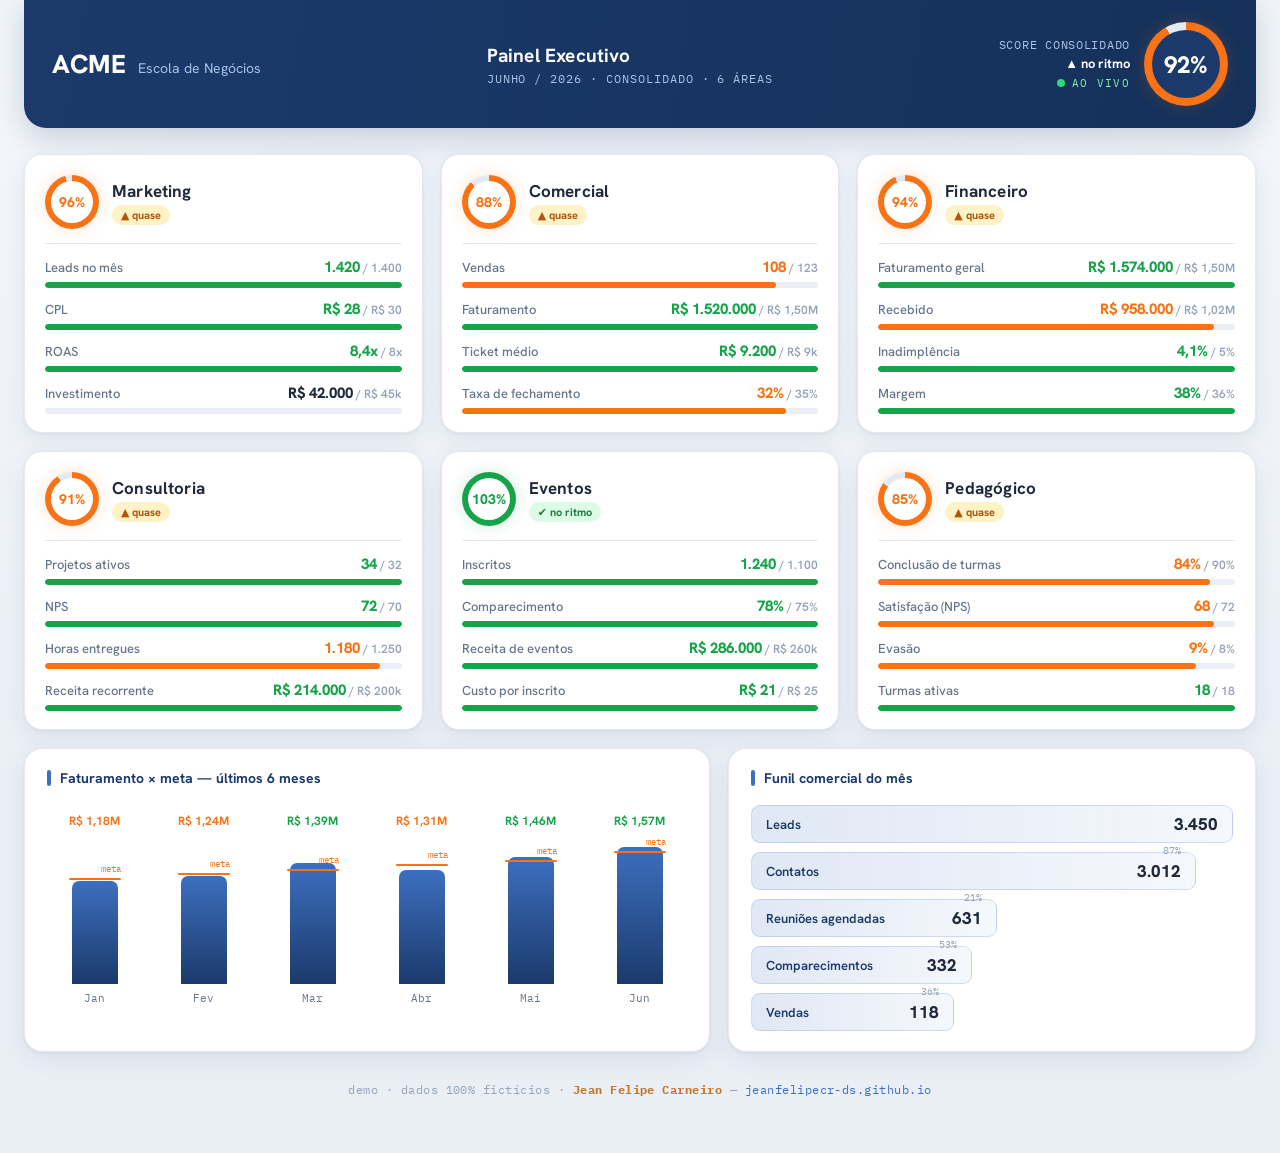
==== demos/executive-dashboard/index.html @ 0c50093e "Add live Executive BI Dashboard demo (synthetic) + link from work card - demos/executive-dashboard/:" ====
<!DOCTYPE html>
<html lang="pt-BR">
<head>
<meta charset="UTF-8">
<meta name="viewport" content="width=device-width, initial-scale=1.0">
<title>ACME • Painel Executivo — Demo</title>
<meta name="description" content="Painel executivo de BI — demo com dados 100% fictícios. Jean Felipe Carneiro.">
<link rel="preconnect" href="https://fonts.googleapis.com">
<link rel="preconnect" href="https://fonts.gstatic.com" crossorigin>
<link href="https://fonts.googleapis.com/css2?family=Hanken+Grotesk:wght@400;500;600;700;800&family=IBM+Plex+Mono:wght@400;500&display=swap" rel="stylesheet">
<style>
  :root{
    --navy:#1B3A6B; --navy2:#15315A; --navy-lt:#3D6FBF;
    --bg:#EAEFF6; --bg2:#F4F7FB; --surface:#FFFFFF;
    --line:#E2E8F0; --text:#1E293B; --muted:#64748B; --dim:#94A3B8;
    --green:#16A34A; --orange:#F97316; --red:#EF4444; --gray:#94A3B8;
    --track:#EAEFF6; --ring-track:#E5EAF2;
    --gold:#E0A100; --silver:#9AA7BC; --bronze:#C2772F;
    --shadow:0 1px 3px rgba(20,40,80,.06),0 8px 26px rgba(20,40,80,.07);
    --radius:18px; --mono:'IBM Plex Mono',monospace;
    --bg-green:#DCFCE7; --bg-orange:#FEF3C7; --bg-red:#FEE2E2; --bg-gray:#F1F5F9;
    --tx-green:#15803D; --tx-orange:#B45309; --tx-red:#DC2626; --tx-gray:#64748B;
  }
  *{box-sizing:border-box;margin:0;padding:0}
  body{background:radial-gradient(120vw 80vh at 50% -20vh,rgba(61,111,191,.10),transparent 60%),linear-gradient(180deg,var(--bg2),var(--bg) 70%);
    color:var(--text);font-family:'Hanken Grotesk',system-ui,sans-serif;-webkit-font-smoothing:antialiased;min-height:100vh}
  .wrap{max-width:1280px;margin:0 auto;padding:0 24px 56px}
  /* header */
  header{display:flex;align-items:center;justify-content:space-between;gap:20px;flex-wrap:wrap;
    background:linear-gradient(100deg,var(--navy),var(--navy2));color:#fff;border-radius:0 0 22px 22px;
    padding:22px 28px;box-shadow:0 10px 30px rgba(20,40,80,.18);margin-bottom:26px}
  .brand{display:flex;align-items:baseline;gap:12px}
  .brand b{font-size:26px;font-weight:800;letter-spacing:.02em}
  .brand span{font-size:14px;color:#AAC2E8}
  .htitle{display:flex;flex-direction:column;gap:3px}
  .htitle h1{font-size:19px;font-weight:700;letter-spacing:.01em}
  .htitle .sub{font-family:var(--mono);font-size:12px;color:#AAC2E8;letter-spacing:.08em;text-transform:uppercase}
  .hscore{display:flex;align-items:center;gap:14px}
  .hscore .lbl{text-align:right;font-size:12px;color:#AAC2E8;font-family:var(--mono);letter-spacing:.06em;text-transform:uppercase;line-height:1.5}
  .hscore .lbl b{display:block;color:#fff;font-family:'Hanken Grotesk';font-size:13px;letter-spacing:0;text-transform:none}
  .bigring{width:84px;height:84px;border-radius:50%;display:grid;place-items:center;flex:none}
  .bigring .in{width:68px;height:68px;border-radius:50%;background:var(--navy);display:grid;place-items:center;
    font-size:24px;font-weight:800;color:#fff}
  .live{display:inline-flex;align-items:center;gap:7px;font-family:var(--mono);font-size:11px;letter-spacing:.12em;color:#84F0AE}
  .live i{width:8px;height:8px;border-radius:50%;background:#2FD673;box-shadow:0 0 0 0 rgba(47,214,115,.6);animation:pulse 1.8s infinite}
  @keyframes pulse{0%{box-shadow:0 0 0 0 rgba(47,214,115,.5)}70%{box-shadow:0 0 0 9px rgba(47,214,115,0)}100%{box-shadow:0 0 0 0 rgba(47,214,115,0)}}
  /* area grid */
  .grid{display:grid;grid-template-columns:repeat(3,1fr);gap:18px}
  @media(max-width:980px){.grid{grid-template-columns:repeat(2,1fr)}}
  @media(max-width:640px){.grid{grid-template-columns:1fr}}
  .card{background:var(--surface);border:1px solid var(--line);border-radius:var(--radius);box-shadow:var(--shadow);
    padding:20px 20px 18px;display:flex;flex-direction:column;gap:14px;transition:transform .2s,box-shadow .2s}
  .card:hover{transform:translateY(-3px);box-shadow:0 6px 14px rgba(20,40,80,.10),0 18px 40px rgba(20,40,80,.10)}
  .card-h{display:flex;align-items:center;gap:13px}
  .ring{width:54px;height:54px;border-radius:50%;display:grid;place-items:center;flex:none}
  .ring .in{width:42px;height:42px;border-radius:50%;background:var(--surface);display:grid;place-items:center;
    font-size:14px;font-weight:800}
  .card-h .nm{flex:1;min-width:0}
  .card-h .nm .area{font-size:17px;font-weight:700;letter-spacing:.01em}
  .badge{display:inline-flex;align-items:center;gap:6px;font-size:11px;font-weight:700;padding:3px 9px;border-radius:99px;margin-top:3px}
  .badge-green{background:var(--bg-green);color:var(--tx-green)}.badge-orange{background:var(--bg-orange);color:var(--tx-orange)}
  .badge-red{background:var(--bg-red);color:var(--tx-red)}.badge-gray{background:var(--bg-gray);color:var(--tx-gray)}
  .kpis{display:flex;flex-direction:column;gap:11px;border-top:1px solid var(--line);padding-top:13px}
  .kpi .row1{display:flex;justify-content:space-between;align-items:baseline;gap:8px}
  .kpi .k{font-size:13px;color:var(--muted);font-weight:500}
  .kpi .v{font-size:15px;font-weight:800;font-variant-numeric:tabular-nums}
  .kpi .v small{font-size:12px;font-weight:600;color:var(--dim);margin-left:3px}
  .kpi .bar{height:6px;border-radius:99px;background:var(--track);margin-top:5px;overflow:hidden}
  .kpi .bar>i{display:block;height:100%;border-radius:99px}
  /* bottom row */
  .bottom{display:grid;grid-template-columns:1.3fr 1fr;gap:18px;margin-top:18px}
  @media(max-width:880px){.bottom{grid-template-columns:1fr}}
  .panel{background:var(--surface);border:1px solid var(--line);border-radius:var(--radius);box-shadow:var(--shadow);padding:20px 22px}
  .panel h3{font-size:14px;font-weight:700;color:var(--navy);margin-bottom:18px;display:flex;align-items:center;gap:9px}
  .panel h3::before{content:"";width:4px;height:16px;border-radius:99px;background:var(--navy-lt)}
  /* faturamento chart */
  .chart{display:flex;align-items:flex-end;gap:14px;height:200px;padding-top:8px}
  .col{flex:1;display:flex;flex-direction:column;align-items:center;gap:7px;height:100%;justify-content:flex-end}
  .bars{position:relative;width:100%;max-width:46px;height:100%;display:flex;align-items:flex-end;justify-content:center}
  .barr{width:100%;border-radius:7px 7px 0 0;background:linear-gradient(180deg,var(--navy-lt),var(--navy));position:relative}
  .metaline{position:absolute;left:-3px;right:-3px;height:2px;background:var(--orange);border-radius:2px}
  .metaline::after{content:"meta";position:absolute;right:0;top:-15px;font-size:9px;color:var(--orange);font-family:var(--mono)}
  .col .ml{font-family:var(--mono);font-size:11px;color:var(--muted)}
  .col .vv{font-size:12px;font-weight:700;font-variant-numeric:tabular-nums}
  /* funnel */
  .funnel{display:flex;flex-direction:column;gap:9px}
  .fb{position:relative;height:38px;border-radius:9px;display:flex;align-items:center;justify-content:space-between;
    padding:0 14px;background:linear-gradient(90deg,rgba(61,111,191,.16),rgba(61,111,191,.05));border:1px solid rgba(61,111,191,.2);color:var(--text)}
  .fb .fl{font-size:13px;font-weight:600;color:var(--navy)}
  .fb .fv{font-family:'Hanken Grotesk';font-size:17px;font-weight:800;font-variant-numeric:tabular-nums}
  .fb .conv{position:absolute;right:14px;top:-9px;font-size:10px;font-family:var(--mono);color:var(--dim)}
  footer{margin-top:30px;text-align:center;color:var(--dim);font-size:12px;font-family:var(--mono);letter-spacing:.04em}
  footer b{color:var(--bronze)}
  footer a{color:var(--navy-lt);text-decoration:none}
</style>
</head>
<body>
<div class="wrap">
  <header>
    <div class="brand"><b>ACME</b><span>Escola de Negócios</span></div>
    <div class="htitle">
      <h1>Painel Executivo</h1>
      <span class="sub" id="comp">— consolidado · 6 áreas</span>
    </div>
    <div class="hscore">
      <div class="lbl">Score consolidado<b id="live">▲ no ritmo</b><span class="live"><i></i>AO VIVO</span></div>
      <div class="bigring" id="bigring"><div class="in" id="bigpct">—</div></div>
    </div>
  </header>

  <div class="grid" id="areas"></div>

  <div class="bottom">
    <div class="panel">
      <h3>Faturamento × meta — últimos 6 meses</h3>
      <div class="chart" id="chart"></div>
    </div>
    <div class="panel">
      <h3>Funil comercial do mês</h3>
      <div class="funnel" id="funnel"></div>
    </div>
  </div>

  <footer>
    demo · dados 100% fictícios · <b>Jean Felipe Carneiro</b> — <a href="https://jeanfelipecr-ds.github.io" target="_blank" rel="noopener">jeanfelipecr-ds.github.io</a>
  </footer>
</div>

<script>
/* ===== DADOS 100% FICTÍCIOS (demo de portfólio) ===== */
const COMP = "Junho / 2026";
const CONSOL = 92;
const AREAS = [
  { name:"Marketing", score:96, kpis:[
    {k:"Leads no mês", v:1420, meta:1400, f:"int"},
    {k:"CPL", v:28, meta:30, f:"money", inv:true},
    {k:"ROAS", v:8.4, meta:8.0, f:"x"},
    {k:"Investimento", v:42000, meta:45000, f:"money", noStatus:true},
  ]},
  { name:"Comercial", score:88, kpis:[
    {k:"Vendas", v:108, meta:123, f:"int"},
    {k:"Faturamento", v:1520000, meta:1500000, f:"money"},
    {k:"Ticket médio", v:9200, meta:9000, f:"money"},
    {k:"Taxa de fechamento", v:32, meta:35, f:"pct"},
  ]},
  { name:"Financeiro", score:94, kpis:[
    {k:"Faturamento geral", v:1574000, meta:1500000, f:"money"},
    {k:"Recebido", v:958000, meta:1020000, f:"money"},
    {k:"Inadimplência", v:4.1, meta:5.0, f:"pct", inv:true},
    {k:"Margem", v:38, meta:36, f:"pct"},
  ]},
  { name:"Consultoria", score:91, kpis:[
    {k:"Projetos ativos", v:34, meta:32, f:"int"},
    {k:"NPS", v:72, meta:70, f:"int"},
    {k:"Horas entregues", v:1180, meta:1250, f:"int"},
    {k:"Receita recorrente", v:214000, meta:200000, f:"money"},
  ]},
  { name:"Eventos", score:103, kpis:[
    {k:"Inscritos", v:1240, meta:1100, f:"int"},
    {k:"Comparecimento", v:78, meta:75, f:"pct"},
    {k:"Receita de eventos", v:286000, meta:260000, f:"money"},
    {k:"Custo por inscrito", v:21, meta:25, f:"money", inv:true},
  ]},
  { name:"Pedagógico", score:85, kpis:[
    {k:"Conclusão de turmas", v:84, meta:90, f:"pct"},
    {k:"Satisfação (NPS)", v:68, meta:72, f:"int"},
    {k:"Evasão", v:9, meta:8, f:"pct", inv:true},
    {k:"Turmas ativas", v:18, meta:18, f:"int"},
  ]},
];
const FAT = [
  {m:"Jan", real:1180000, meta:1200000},{m:"Fev", real:1240000, meta:1250000},
  {m:"Mar", real:1390000, meta:1300000},{m:"Abr", real:1310000, meta:1350000},
  {m:"Mai", real:1455000, meta:1400000},{m:"Jun", real:1574000, meta:1500000},
];
const FUNNEL = [
  {k:"Leads", v:3450},{k:"Contatos", v:3012},{k:"Reuniões agendadas", v:631},
  {k:"Comparecimentos", v:332},{k:"Vendas", v:118},
];

/* ===== helpers ===== */
const fmtInt = v => Math.round(v).toLocaleString("pt-BR");
const fmtMoney = v => "R$ " + Math.round(v).toLocaleString("pt-BR");
const fmtK = v => v>=1000 ? "R$ "+(v/1e6>=1 ? (v/1e6).toFixed(2).replace(".",",")+"M" : Math.round(v/1000)+"k") : fmtMoney(v);
function fmtVal(k){
  if(k.f==="money") return fmtMoney(k.v);
  if(k.f==="pct") return k.v.toLocaleString("pt-BR")+"%";
  if(k.f==="x") return k.v.toLocaleString("pt-BR")+"x";
  return fmtInt(k.v);
}
function ratio(k){ return k.inv ? (k.v>0 ? k.meta/k.v : 0) : (k.meta>0 ? k.v/k.meta : null); }
function tone(r){ if(r==null) return "gray"; return r>=1 ? "green" : r>=0.8 ? "orange" : "red"; }
const COL = {green:"#16A34A",orange:"#F97316",red:"#EF4444",gray:"#94A3B8"};
function scoreTone(s){ return s>=100?"green":s>=80?"orange":"red"; }

function ringHTML(el, pct, big){
  const t = scoreTone(pct), col = COL[t];
  const fill = Math.min(pct,100);
  el.style.background = `conic-gradient(${col} ${fill}%, var(--ring-track) 0)`;
  el.style.boxShadow = `0 0 16px ${col}33`;
  const inner = el.querySelector(".in");
  inner.textContent = pct+"%";
  inner.style.color = col;
}

/* ===== render ===== */
document.getElementById("comp").textContent = COMP + " · consolidado · 6 áreas";
ringHTML(document.getElementById("bigring"), CONSOL, true);
document.getElementById("bigpct").style.color = "#fff";
document.getElementById("bigpct").textContent = CONSOL+"%";

const BADGE = {green:"✔ no ritmo", orange:"▲ quase", red:"▼ atenção", gray:"—"};
const areasEl = document.getElementById("areas");
AREAS.forEach(a=>{
  const t = scoreTone(a.score);
  const card = document.createElement("div"); card.className="card";
  const kpiHTML = a.kpis.map(k=>{
    const r = k.noStatus ? null : ratio(k);
    const tt = k.noStatus ? "gray" : tone(r);
    const fill = r==null ? 0 : Math.min(100, Math.round(r*100));
    const metaTxt = k.f==="money" ? fmtK(k.meta) : k.f==="pct" ? k.meta+"%" : k.f==="x" ? k.meta+"x" : fmtInt(k.meta);
    return `<div class="kpi">
      <div class="row1"><span class="k">${k.k}</span>
        <span class="v" style="color:${k.noStatus?'var(--text)':COL[tt]}">${fmtVal(k)}<small>/ ${metaTxt}</small></span></div>
      <div class="bar"><i style="width:${fill}%;background:${COL[tt]}"></i></div></div>`;
  }).join("");
  card.innerHTML = `
    <div class="card-h">
      <div class="ring" data-s="${a.score}"><div class="in"></div></div>
      <div class="nm"><div class="area">${a.name}</div>
        <span class="badge badge-${t}">${BADGE[t]}</span></div>
    </div>
    <div class="kpis">${kpiHTML}</div>`;
  areasEl.appendChild(card);
  ringHTML(card.querySelector(".ring"), a.score);
});

/* faturamento chart */
const maxFat = Math.max(...FAT.map(d=>Math.max(d.real,d.meta)))*1.08;
const chartEl = document.getElementById("chart");
FAT.forEach(d=>{
  const hReal = (d.real/maxFat*100), hMeta=(d.meta/maxFat*100);
  const t = d.real>=d.meta ? "green" : "orange";
  const col = document.createElement("div"); col.className="col";
  col.innerHTML = `
    <div class="vv" style="color:${COL[t]}">${fmtK(d.real)}</div>
    <div class="bars"><div class="barr" style="height:${hReal}%">
      <div class="metaline" style="bottom:${(hMeta/hReal*100)}%"></div></div></div>
    <div class="ml">${d.m}</div>`;
  chartEl.appendChild(col);
});

/* funil */
const maxF = FUNNEL[0].v;
const funnelEl = document.getElementById("funnel");
FUNNEL.forEach((d,i)=>{
  const w = 40 + (d.v/maxF)*60;
  const conv = i>0 ? `${Math.round(d.v/FUNNEL[i-1].v*100)}%` : "";
  const fb = document.createElement("div"); fb.className="fb"; fb.style.width=w+"%";
  fb.innerHTML = `<span class="fl">${d.k}</span><span class="fv">${fmtInt(d.v)}</span>${conv?`<span class="conv">${conv}</span>`:""}`;
  funnelEl.appendChild(fb);
});
</script>
</body>
</html>
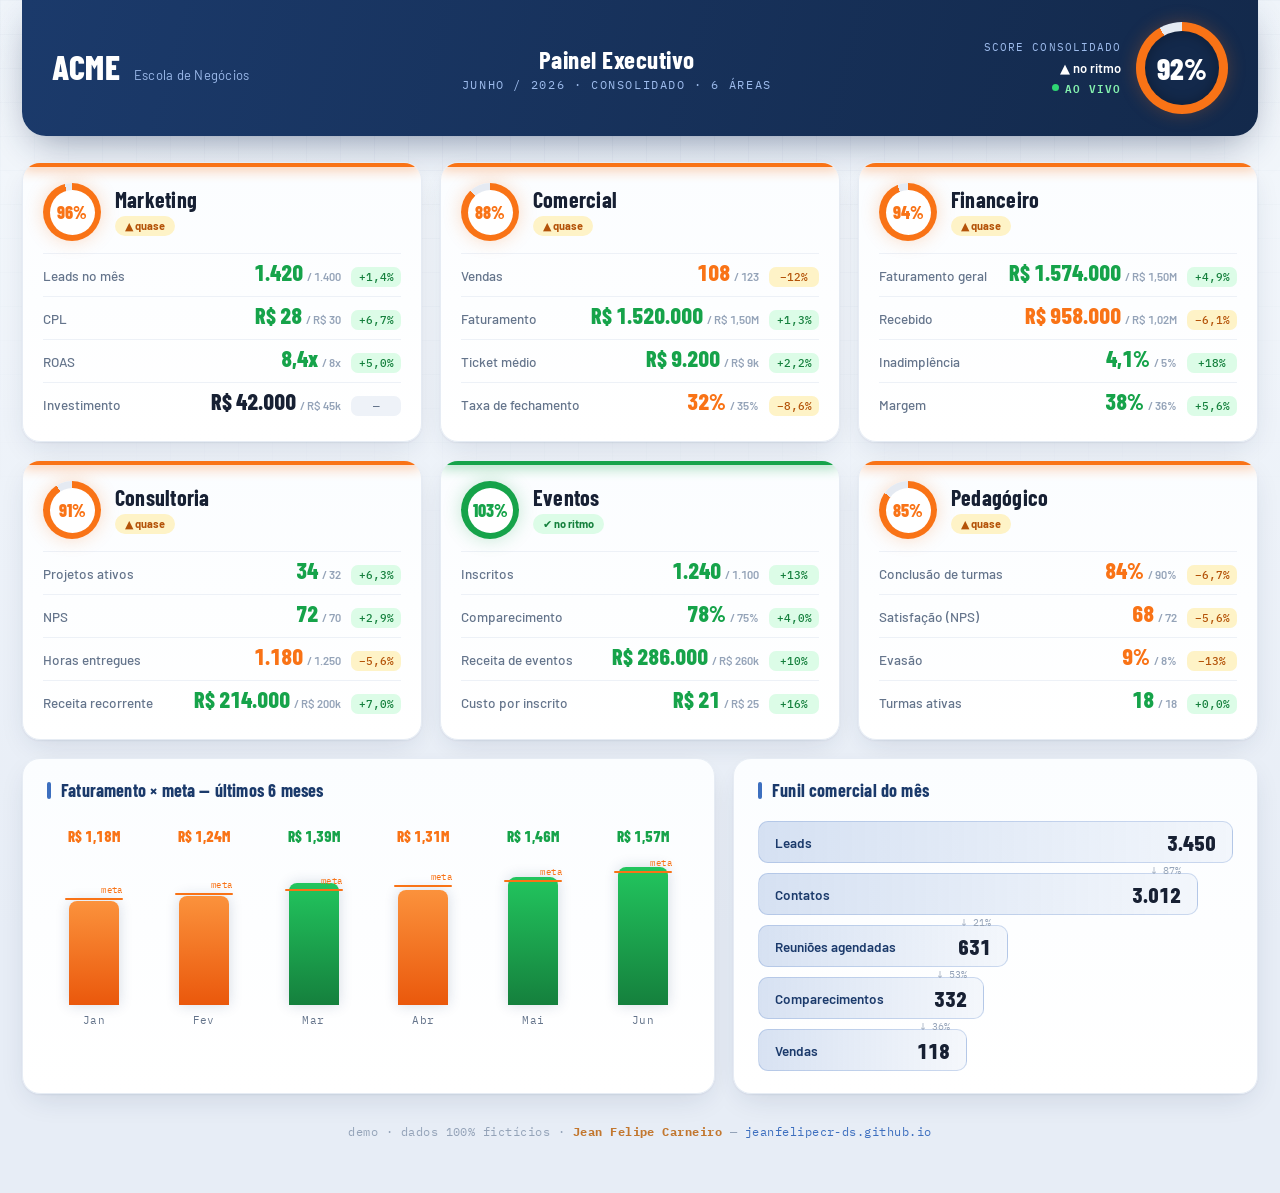
==== commit eaa63c24: "Polish Executive demo: status strips, score rings, delta chips, gradient charts Rebuild in the Kanba" ====
--- a/demos/executive-dashboard/index.html
+++ b/demos/executive-dashboard/index.html
@@ -7,103 +7,112 @@
 <meta name="description" content="Painel executivo de BI — demo com dados 100% fictícios. Jean Felipe Carneiro.">
 <link rel="preconnect" href="https://fonts.googleapis.com">
 <link rel="preconnect" href="https://fonts.gstatic.com" crossorigin>
-<link href="https://fonts.googleapis.com/css2?family=Hanken+Grotesk:wght@400;500;600;700;800&family=IBM+Plex+Mono:wght@400;500&display=swap" rel="stylesheet">
+<link href="https://fonts.googleapis.com/css2?family=Barlow:wght@400;500;600;700&family=Barlow+Condensed:wght@500;600;700;800&family=IBM+Plex+Mono:wght@400;500&display=swap" rel="stylesheet">
 <style>
   :root{
-    --navy:#1B3A6B; --navy2:#15315A; --navy-lt:#3D6FBF;
-    --bg:#EAEFF6; --bg2:#F4F7FB; --surface:#FFFFFF;
-    --line:#E2E8F0; --text:#1E293B; --muted:#64748B; --dim:#94A3B8;
+    --navy:#1B3A6B; --navy2:#13294B; --navy-lt:#3D6FBF;
+    --bg0:#E7EDF6; --bg1:#F4F8FC; --halo:rgba(61,111,191,.13);
+    --surface:#FFFFFF; --surface-lt:#FBFDFF;
+    --line:#E6ECF4; --line2:#EDF1F7;
+    --text:#172033; --muted:#64748B; --dim:#94A3B8;
     --green:#16A34A; --orange:#F97316; --red:#EF4444; --gray:#94A3B8;
-    --track:#EAEFF6; --ring-track:#E5EAF2;
+    --ring-track:#E5EAF2; --track:#EAEFF6;
     --gold:#E0A100; --silver:#9AA7BC; --bronze:#C2772F;
-    --shadow:0 1px 3px rgba(20,40,80,.06),0 8px 26px rgba(20,40,80,.07);
-    --radius:18px; --mono:'IBM Plex Mono',monospace;
-    --bg-green:#DCFCE7; --bg-orange:#FEF3C7; --bg-red:#FEE2E2; --bg-gray:#F1F5F9;
+    --bg-green:#DCFCE7; --bg-orange:#FEF3C7; --bg-red:#FEE2E2; --bg-gray:#EEF2F8;
     --tx-green:#15803D; --tx-orange:#B45309; --tx-red:#DC2626; --tx-gray:#64748B;
+    --shadow:0 1px 2px rgba(20,40,80,.06),0 10px 30px -8px rgba(20,40,80,.14);
+    --card:linear-gradient(180deg,var(--surface-lt),var(--surface));
+    --cond:'Barlow Condensed','Barlow',sans-serif; --font:'Barlow',system-ui,sans-serif;
+    --mono:'IBM Plex Mono',monospace; --radius:18px;
   }
   *{box-sizing:border-box;margin:0;padding:0}
-  body{background:radial-gradient(120vw 80vh at 50% -20vh,rgba(61,111,191,.10),transparent 60%),linear-gradient(180deg,var(--bg2),var(--bg) 70%);
-    color:var(--text);font-family:'Hanken Grotesk',system-ui,sans-serif;-webkit-font-smoothing:antialiased;min-height:100vh}
-  .wrap{max-width:1280px;margin:0 auto;padding:0 24px 56px}
-  /* header */
-  header{display:flex;align-items:center;justify-content:space-between;gap:20px;flex-wrap:wrap;
-    background:linear-gradient(100deg,var(--navy),var(--navy2));color:#fff;border-radius:0 0 22px 22px;
-    padding:22px 28px;box-shadow:0 10px 30px rgba(20,40,80,.18);margin-bottom:26px}
-  .brand{display:flex;align-items:baseline;gap:12px}
-  .brand b{font-size:26px;font-weight:800;letter-spacing:.02em}
-  .brand span{font-size:14px;color:#AAC2E8}
-  .htitle{display:flex;flex-direction:column;gap:3px}
-  .htitle h1{font-size:19px;font-weight:700;letter-spacing:.01em}
-  .htitle .sub{font-family:var(--mono);font-size:12px;color:#AAC2E8;letter-spacing:.08em;text-transform:uppercase}
-  .hscore{display:flex;align-items:center;gap:14px}
-  .hscore .lbl{text-align:right;font-size:12px;color:#AAC2E8;font-family:var(--mono);letter-spacing:.06em;text-transform:uppercase;line-height:1.5}
-  .hscore .lbl b{display:block;color:#fff;font-family:'Hanken Grotesk';font-size:13px;letter-spacing:0;text-transform:none}
-  .bigring{width:84px;height:84px;border-radius:50%;display:grid;place-items:center;flex:none}
-  .bigring .in{width:68px;height:68px;border-radius:50%;background:var(--navy);display:grid;place-items:center;
-    font-size:24px;font-weight:800;color:#fff}
-  .live{display:inline-flex;align-items:center;gap:7px;font-family:var(--mono);font-size:11px;letter-spacing:.12em;color:#84F0AE}
-  .live i{width:8px;height:8px;border-radius:50%;background:#2FD673;box-shadow:0 0 0 0 rgba(47,214,115,.6);animation:pulse 1.8s infinite}
-  @keyframes pulse{0%{box-shadow:0 0 0 0 rgba(47,214,115,.5)}70%{box-shadow:0 0 0 9px rgba(47,214,115,0)}100%{box-shadow:0 0 0 0 rgba(47,214,115,0)}}
-  /* area grid */
+  body{font-family:var(--font);color:var(--text);-webkit-font-smoothing:antialiased;min-height:100vh;
+    background:radial-gradient(120vw 80vh at 50% -22vh,var(--halo),transparent 60%),linear-gradient(180deg,var(--bg1),var(--bg0) 78%)}
+  body::before{content:"";position:fixed;inset:0;pointer-events:none;z-index:0;
+    background-image:linear-gradient(rgba(27,58,107,.04) 1px,transparent 1px),linear-gradient(90deg,rgba(27,58,107,.04) 1px,transparent 1px);
+    background-size:34px 34px;-webkit-mask-image:radial-gradient(120vw 90vh at 50% 0,#000,transparent 76%);mask-image:radial-gradient(120vw 90vh at 50% 0,#000,transparent 76%)}
+  .wrap{position:relative;z-index:1;max-width:1280px;margin:0 auto;padding:0 22px 54px}
+
+  /* ---------- header ---------- */
+  header{display:flex;align-items:center;justify-content:space-between;gap:22px;flex-wrap:wrap;
+    background:linear-gradient(105deg,var(--navy),var(--navy2));color:#fff;border-radius:0 0 24px 24px;
+    padding:22px 30px;box-shadow:0 14px 40px -12px rgba(20,40,80,.5);margin-bottom:26px}
+  .brand{display:flex;align-items:baseline;gap:13px}
+  .brand b{font-family:var(--cond);font-size:34px;font-weight:800;letter-spacing:.02em;line-height:.85}
+  .brand span{font-size:13px;color:#9DBBEC;letter-spacing:.02em}
+  .htitle{text-align:center;flex:1;min-width:200px}
+  .htitle h1{font-family:var(--cond);font-size:25px;font-weight:700;letter-spacing:.02em}
+  .htitle .sub{font-family:var(--mono);font-size:11.5px;color:#9DBBEC;letter-spacing:.14em;text-transform:uppercase;margin-top:3px}
+  .hscore{display:flex;align-items:center;gap:15px}
+  .hscore .lbl{text-align:right;font-family:var(--mono);font-size:10.5px;color:#9DBBEC;letter-spacing:.1em;text-transform:uppercase;line-height:1.7}
+  .hscore .lbl b{display:block;font-family:var(--font);font-size:13px;color:#fff;letter-spacing:0;text-transform:none;font-weight:600}
+  .live{display:inline-flex;align-items:center;gap:6px;color:#84F0AE;font-weight:600}
+  .live i{width:7px;height:7px;border-radius:50%;background:#2FD673;box-shadow:0 0 0 0 rgba(47,214,115,.6);animation:pulse 1.9s infinite}
+  @keyframes pulse{0%{box-shadow:0 0 0 0 rgba(47,214,115,.5)}70%{box-shadow:0 0 0 8px rgba(47,214,115,0)}100%{box-shadow:0 0 0 0 rgba(47,214,115,0)}}
+  .bigring{width:92px;height:92px;border-radius:50%;display:grid;place-items:center;flex:none}
+  .bigring .in{width:74px;height:74px;border-radius:50%;background:var(--navy2);display:grid;place-items:center;
+    font-family:var(--cond);font-size:30px;font-weight:800;color:#fff;box-shadow:inset 0 0 14px rgba(0,0,0,.3)}
+
+  /* ---------- area grid ---------- */
   .grid{display:grid;grid-template-columns:repeat(3,1fr);gap:18px}
   @media(max-width:980px){.grid{grid-template-columns:repeat(2,1fr)}}
   @media(max-width:640px){.grid{grid-template-columns:1fr}}
-  .card{background:var(--surface);border:1px solid var(--line);border-radius:var(--radius);box-shadow:var(--shadow);
-    padding:20px 20px 18px;display:flex;flex-direction:column;gap:14px;transition:transform .2s,box-shadow .2s}
-  .card:hover{transform:translateY(-3px);box-shadow:0 6px 14px rgba(20,40,80,.10),0 18px 40px rgba(20,40,80,.10)}
-  .card-h{display:flex;align-items:center;gap:13px}
-  .ring{width:54px;height:54px;border-radius:50%;display:grid;place-items:center;flex:none}
-  .ring .in{width:42px;height:42px;border-radius:50%;background:var(--surface);display:grid;place-items:center;
-    font-size:14px;font-weight:800}
+  .card{position:relative;background:var(--card);border:1px solid var(--line);border-radius:var(--radius);
+    box-shadow:var(--shadow);padding:20px 20px 16px;overflow:hidden;transition:transform .22s,box-shadow .22s}
+  .card::before{content:"";position:absolute;top:0;left:0;right:0;height:4px;background:var(--c,var(--navy-lt));box-shadow:0 0 14px var(--c,var(--navy-lt))}
+  .card:hover{transform:translateY(-3px);box-shadow:0 6px 14px rgba(20,40,80,.1),0 22px 46px -16px rgba(20,40,80,.22)}
+  .card-h{display:flex;align-items:center;gap:14px;margin-bottom:6px}
+  .ring{width:58px;height:58px;border-radius:50%;display:grid;place-items:center;flex:none}
+  .ring .in{width:45px;height:45px;border-radius:50%;background:var(--surface);display:grid;place-items:center;
+    font-family:var(--cond);font-size:18px;font-weight:800}
   .card-h .nm{flex:1;min-width:0}
-  .card-h .nm .area{font-size:17px;font-weight:700;letter-spacing:.01em}
-  .badge{display:inline-flex;align-items:center;gap:6px;font-size:11px;font-weight:700;padding:3px 9px;border-radius:99px;margin-top:3px}
+  .card-h .area{font-family:var(--cond);font-size:22px;font-weight:700;letter-spacing:.01em;line-height:1}
+  .badge{display:inline-flex;align-items:center;gap:6px;font-size:11px;font-weight:700;padding:3px 10px;border-radius:99px;margin-top:6px}
   .badge-green{background:var(--bg-green);color:var(--tx-green)}.badge-orange{background:var(--bg-orange);color:var(--tx-orange)}
   .badge-red{background:var(--bg-red);color:var(--tx-red)}.badge-gray{background:var(--bg-gray);color:var(--tx-gray)}
-  .kpis{display:flex;flex-direction:column;gap:11px;border-top:1px solid var(--line);padding-top:13px}
-  .kpi .row1{display:flex;justify-content:space-between;align-items:baseline;gap:8px}
-  .kpi .k{font-size:13px;color:var(--muted);font-weight:500}
-  .kpi .v{font-size:15px;font-weight:800;font-variant-numeric:tabular-nums}
-  .kpi .v small{font-size:12px;font-weight:600;color:var(--dim);margin-left:3px}
-  .kpi .bar{height:6px;border-radius:99px;background:var(--track);margin-top:5px;overflow:hidden}
-  .kpi .bar>i{display:block;height:100%;border-radius:99px}
-  /* bottom row */
-  .bottom{display:grid;grid-template-columns:1.3fr 1fr;gap:18px;margin-top:18px}
+
+  .kpis{display:flex;flex-direction:column;border-top:1px solid var(--line2);margin-top:12px}
+  .kpi{display:grid;grid-template-columns:1fr auto auto;align-items:baseline;gap:10px;padding:9px 0;border-bottom:1px solid var(--line2)}
+  .kpi:last-child{border-bottom:0}
+  .kpi .k{font-size:13.5px;color:var(--muted);font-weight:500;white-space:nowrap;overflow:hidden;text-overflow:ellipsis}
+  .kpi .v{font-family:var(--cond);font-size:22px;font-weight:800;font-variant-numeric:tabular-nums;line-height:.9}
+  .kpi .v small{font-family:var(--font);font-size:11.5px;font-weight:600;color:var(--dim);margin-left:4px}
+  .kpi .d{font-family:var(--mono);font-size:11px;font-weight:500;padding:3px 7px;border-radius:7px;white-space:nowrap;min-width:50px;text-align:center}
+  .d-green{background:var(--bg-green);color:var(--tx-green)}.d-orange{background:var(--bg-orange);color:var(--tx-orange)}
+  .d-red{background:var(--bg-red);color:var(--tx-red)}.d-gray{background:var(--bg-gray);color:var(--tx-gray)}
+
+  /* ---------- bottom ---------- */
+  .bottom{display:grid;grid-template-columns:1.32fr 1fr;gap:18px;margin-top:18px}
   @media(max-width:880px){.bottom{grid-template-columns:1fr}}
-  .panel{background:var(--surface);border:1px solid var(--line);border-radius:var(--radius);box-shadow:var(--shadow);padding:20px 22px}
-  .panel h3{font-size:14px;font-weight:700;color:var(--navy);margin-bottom:18px;display:flex;align-items:center;gap:9px}
-  .panel h3::before{content:"";width:4px;height:16px;border-radius:99px;background:var(--navy-lt)}
-  /* faturamento chart */
-  .chart{display:flex;align-items:flex-end;gap:14px;height:200px;padding-top:8px}
-  .col{flex:1;display:flex;flex-direction:column;align-items:center;gap:7px;height:100%;justify-content:flex-end}
-  .bars{position:relative;width:100%;max-width:46px;height:100%;display:flex;align-items:flex-end;justify-content:center}
-  .barr{width:100%;border-radius:7px 7px 0 0;background:linear-gradient(180deg,var(--navy-lt),var(--navy));position:relative}
-  .metaline{position:absolute;left:-3px;right:-3px;height:2px;background:var(--orange);border-radius:2px}
-  .metaline::after{content:"meta";position:absolute;right:0;top:-15px;font-size:9px;color:var(--orange);font-family:var(--mono)}
-  .col .ml{font-family:var(--mono);font-size:11px;color:var(--muted)}
-  .col .vv{font-size:12px;font-weight:700;font-variant-numeric:tabular-nums}
-  /* funnel */
-  .funnel{display:flex;flex-direction:column;gap:9px}
-  .fb{position:relative;height:38px;border-radius:9px;display:flex;align-items:center;justify-content:space-between;
-    padding:0 14px;background:linear-gradient(90deg,rgba(61,111,191,.16),rgba(61,111,191,.05));border:1px solid rgba(61,111,191,.2);color:var(--text)}
-  .fb .fl{font-size:13px;font-weight:600;color:var(--navy)}
-  .fb .fv{font-family:'Hanken Grotesk';font-size:17px;font-weight:800;font-variant-numeric:tabular-nums}
-  .fb .conv{position:absolute;right:14px;top:-9px;font-size:10px;font-family:var(--mono);color:var(--dim)}
+  .panel{position:relative;background:var(--card);border:1px solid var(--line);border-radius:var(--radius);box-shadow:var(--shadow);padding:20px 24px 22px;overflow:hidden}
+  .panel h3{font-family:var(--cond);font-size:18px;font-weight:700;color:var(--navy);margin-bottom:20px;display:flex;align-items:center;gap:10px;letter-spacing:.01em}
+  .panel h3::before{content:"";width:4px;height:17px;border-radius:99px;background:var(--navy-lt)}
+  .chart{display:flex;align-items:flex-end;gap:16px;height:206px;padding-top:6px}
+  .col{flex:1;display:flex;flex-direction:column;align-items:center;gap:8px;height:100%;justify-content:flex-end}
+  .vv{font-family:var(--cond);font-size:15px;font-weight:800;font-variant-numeric:tabular-nums}
+  .bars{position:relative;width:100%;max-width:50px;flex:1;display:flex;align-items:flex-end;justify-content:center;min-height:0}
+  .barr{width:100%;border-radius:8px 8px 0 0;position:relative;box-shadow:0 0 14px rgba(27,58,107,.18)}
+  .metaline{position:absolute;left:-4px;right:-4px;height:2px;background:var(--orange);border-radius:2px}
+  .metaline::after{content:"meta";position:absolute;right:0;top:-14px;font-size:9px;color:var(--orange);font-family:var(--mono);letter-spacing:.05em}
+  .ml{font-family:var(--mono);font-size:11px;color:var(--muted);letter-spacing:.04em}
+  .funnel{display:flex;flex-direction:column;gap:10px}
+  .fb{position:relative;height:42px;border-radius:10px;display:flex;align-items:center;justify-content:space-between;
+    padding:0 16px;background:linear-gradient(90deg,rgba(61,111,191,.2),rgba(61,111,191,.05));border:1px solid rgba(61,111,191,.22)}
+  .fb .fl{font-size:13.5px;font-weight:600;color:var(--navy)}
+  .fb .fv{font-family:var(--cond);font-size:21px;font-weight:800;font-variant-numeric:tabular-nums}
+  .fb .conv{position:absolute;right:16px;top:-10px;font-size:10px;font-family:var(--mono);color:var(--dim)}
+
   footer{margin-top:30px;text-align:center;color:var(--dim);font-size:12px;font-family:var(--mono);letter-spacing:.04em}
-  footer b{color:var(--bronze)}
-  footer a{color:var(--navy-lt);text-decoration:none}
+  footer b{color:var(--bronze)}footer a{color:var(--navy-lt);text-decoration:none}
 </style>
 </head>
 <body>
 <div class="wrap">
   <header>
     <div class="brand"><b>ACME</b><span>Escola de Negócios</span></div>
-    <div class="htitle">
-      <h1>Painel Executivo</h1>
-      <span class="sub" id="comp">— consolidado · 6 áreas</span>
-    </div>
+    <div class="htitle"><h1>Painel Executivo</h1><div class="sub" id="comp">consolidado</div></div>
     <div class="hscore">
-      <div class="lbl">Score consolidado<b id="live">▲ no ritmo</b><span class="live"><i></i>AO VIVO</span></div>
+      <div class="lbl">Score consolidado<b>▲ no ritmo</b><span class="live"><i></i>AO VIVO</span></div>
       <div class="bigring" id="bigring"><div class="in" id="bigpct">—</div></div>
     </div>
   </header>
@@ -111,153 +120,99 @@
   <div class="grid" id="areas"></div>
 
   <div class="bottom">
-    <div class="panel">
-      <h3>Faturamento × meta — últimos 6 meses</h3>
-      <div class="chart" id="chart"></div>
-    </div>
-    <div class="panel">
-      <h3>Funil comercial do mês</h3>
-      <div class="funnel" id="funnel"></div>
-    </div>
+    <div class="panel"><h3>Faturamento × meta — últimos 6 meses</h3><div class="chart" id="chart"></div></div>
+    <div class="panel"><h3>Funil comercial do mês</h3><div class="funnel" id="funnel"></div></div>
   </div>
 
-  <footer>
-    demo · dados 100% fictícios · <b>Jean Felipe Carneiro</b> — <a href="https://jeanfelipecr-ds.github.io" target="_blank" rel="noopener">jeanfelipecr-ds.github.io</a>
-  </footer>
+  <footer>demo · dados 100% fictícios · <b>Jean Felipe Carneiro</b> — <a href="https://jeanfelipecr-ds.github.io" target="_blank" rel="noopener">jeanfelipecr-ds.github.io</a></footer>
 </div>
 
 <script>
 /* ===== DADOS 100% FICTÍCIOS (demo de portfólio) ===== */
-const COMP = "Junho / 2026";
-const CONSOL = 92;
-const AREAS = [
-  { name:"Marketing", score:96, kpis:[
-    {k:"Leads no mês", v:1420, meta:1400, f:"int"},
-    {k:"CPL", v:28, meta:30, f:"money", inv:true},
-    {k:"ROAS", v:8.4, meta:8.0, f:"x"},
-    {k:"Investimento", v:42000, meta:45000, f:"money", noStatus:true},
-  ]},
-  { name:"Comercial", score:88, kpis:[
-    {k:"Vendas", v:108, meta:123, f:"int"},
-    {k:"Faturamento", v:1520000, meta:1500000, f:"money"},
-    {k:"Ticket médio", v:9200, meta:9000, f:"money"},
-    {k:"Taxa de fechamento", v:32, meta:35, f:"pct"},
-  ]},
-  { name:"Financeiro", score:94, kpis:[
-    {k:"Faturamento geral", v:1574000, meta:1500000, f:"money"},
-    {k:"Recebido", v:958000, meta:1020000, f:"money"},
-    {k:"Inadimplência", v:4.1, meta:5.0, f:"pct", inv:true},
-    {k:"Margem", v:38, meta:36, f:"pct"},
-  ]},
-  { name:"Consultoria", score:91, kpis:[
-    {k:"Projetos ativos", v:34, meta:32, f:"int"},
-    {k:"NPS", v:72, meta:70, f:"int"},
-    {k:"Horas entregues", v:1180, meta:1250, f:"int"},
-    {k:"Receita recorrente", v:214000, meta:200000, f:"money"},
-  ]},
-  { name:"Eventos", score:103, kpis:[
-    {k:"Inscritos", v:1240, meta:1100, f:"int"},
-    {k:"Comparecimento", v:78, meta:75, f:"pct"},
-    {k:"Receita de eventos", v:286000, meta:260000, f:"money"},
-    {k:"Custo por inscrito", v:21, meta:25, f:"money", inv:true},
-  ]},
-  { name:"Pedagógico", score:85, kpis:[
-    {k:"Conclusão de turmas", v:84, meta:90, f:"pct"},
-    {k:"Satisfação (NPS)", v:68, meta:72, f:"int"},
-    {k:"Evasão", v:9, meta:8, f:"pct", inv:true},
-    {k:"Turmas ativas", v:18, meta:18, f:"int"},
-  ]},
+const COMP="Junho / 2026", CONSOL=92;
+const AREAS=[
+  {name:"Marketing",score:96,kpis:[
+    {k:"Leads no mês",v:1420,meta:1400,f:"int"},{k:"CPL",v:28,meta:30,f:"money",inv:true},
+    {k:"ROAS",v:8.4,meta:8.0,f:"x"},{k:"Investimento",v:42000,meta:45000,f:"money",noStatus:true}]},
+  {name:"Comercial",score:88,kpis:[
+    {k:"Vendas",v:108,meta:123,f:"int"},{k:"Faturamento",v:1520000,meta:1500000,f:"money"},
+    {k:"Ticket médio",v:9200,meta:9000,f:"money"},{k:"Taxa de fechamento",v:32,meta:35,f:"pct"}]},
+  {name:"Financeiro",score:94,kpis:[
+    {k:"Faturamento geral",v:1574000,meta:1500000,f:"money"},{k:"Recebido",v:958000,meta:1020000,f:"money"},
+    {k:"Inadimplência",v:4.1,meta:5.0,f:"pct",inv:true},{k:"Margem",v:38,meta:36,f:"pct"}]},
+  {name:"Consultoria",score:91,kpis:[
+    {k:"Projetos ativos",v:34,meta:32,f:"int"},{k:"NPS",v:72,meta:70,f:"int"},
+    {k:"Horas entregues",v:1180,meta:1250,f:"int"},{k:"Receita recorrente",v:214000,meta:200000,f:"money"}]},
+  {name:"Eventos",score:103,kpis:[
+    {k:"Inscritos",v:1240,meta:1100,f:"int"},{k:"Comparecimento",v:78,meta:75,f:"pct"},
+    {k:"Receita de eventos",v:286000,meta:260000,f:"money"},{k:"Custo por inscrito",v:21,meta:25,f:"money",inv:true}]},
+  {name:"Pedagógico",score:85,kpis:[
+    {k:"Conclusão de turmas",v:84,meta:90,f:"pct"},{k:"Satisfação (NPS)",v:68,meta:72,f:"int"},
+    {k:"Evasão",v:9,meta:8,f:"pct",inv:true},{k:"Turmas ativas",v:18,meta:18,f:"int"}]},
 ];
-const FAT = [
-  {m:"Jan", real:1180000, meta:1200000},{m:"Fev", real:1240000, meta:1250000},
-  {m:"Mar", real:1390000, meta:1300000},{m:"Abr", real:1310000, meta:1350000},
-  {m:"Mai", real:1455000, meta:1400000},{m:"Jun", real:1574000, meta:1500000},
-];
-const FUNNEL = [
-  {k:"Leads", v:3450},{k:"Contatos", v:3012},{k:"Reuniões agendadas", v:631},
-  {k:"Comparecimentos", v:332},{k:"Vendas", v:118},
-];
+const FAT=[{m:"Jan",real:1180000,meta:1200000},{m:"Fev",real:1240000,meta:1250000},{m:"Mar",real:1390000,meta:1300000},
+  {m:"Abr",real:1310000,meta:1350000},{m:"Mai",real:1455000,meta:1400000},{m:"Jun",real:1574000,meta:1500000}];
+const FUNNEL=[{k:"Leads",v:3450},{k:"Contatos",v:3012},{k:"Reuniões agendadas",v:631},{k:"Comparecimentos",v:332},{k:"Vendas",v:118}];
 
 /* ===== helpers ===== */
-const fmtInt = v => Math.round(v).toLocaleString("pt-BR");
-const fmtMoney = v => "R$ " + Math.round(v).toLocaleString("pt-BR");
-const fmtK = v => v>=1000 ? "R$ "+(v/1e6>=1 ? (v/1e6).toFixed(2).replace(".",",")+"M" : Math.round(v/1000)+"k") : fmtMoney(v);
-function fmtVal(k){
-  if(k.f==="money") return fmtMoney(k.v);
-  if(k.f==="pct") return k.v.toLocaleString("pt-BR")+"%";
-  if(k.f==="x") return k.v.toLocaleString("pt-BR")+"x";
-  return fmtInt(k.v);
-}
-function ratio(k){ return k.inv ? (k.v>0 ? k.meta/k.v : 0) : (k.meta>0 ? k.v/k.meta : null); }
-function tone(r){ if(r==null) return "gray"; return r>=1 ? "green" : r>=0.8 ? "orange" : "red"; }
-const COL = {green:"#16A34A",orange:"#F97316",red:"#EF4444",gray:"#94A3B8"};
-function scoreTone(s){ return s>=100?"green":s>=80?"orange":"red"; }
-
-function ringHTML(el, pct, big){
-  const t = scoreTone(pct), col = COL[t];
-  const fill = Math.min(pct,100);
-  el.style.background = `conic-gradient(${col} ${fill}%, var(--ring-track) 0)`;
-  el.style.boxShadow = `0 0 16px ${col}33`;
-  const inner = el.querySelector(".in");
-  inner.textContent = pct+"%";
-  inner.style.color = col;
-}
+const fmtInt=v=>Math.round(v).toLocaleString("pt-BR");
+const fmtMoney=v=>"R$ "+Math.round(v).toLocaleString("pt-BR");
+const fmtK=v=>v>=1e6?"R$ "+(v/1e6).toFixed(2).replace(".",",")+"M":v>=1000?"R$ "+Math.round(v/1000)+"k":fmtMoney(v);
+function fmtVal(k){ if(k.f==="money")return fmtMoney(k.v); if(k.f==="pct")return k.v.toLocaleString("pt-BR")+"%"; if(k.f==="x")return k.v.toLocaleString("pt-BR")+"x"; return fmtInt(k.v); }
+function metaTxt(k){ if(k.f==="money")return fmtK(k.meta); if(k.f==="pct")return k.meta+"%"; if(k.f==="x")return k.meta+"x"; return fmtInt(k.meta); }
+const ratio=k=>k.inv?(k.v>0?k.meta/k.v:0):(k.meta>0?k.v/k.meta:null);
+const tone=r=>r==null?"gray":r>=1?"green":r>=0.8?"orange":"red";
+const COL={green:"#16A34A",orange:"#F97316",red:"#EF4444",gray:"#94A3B8"};
+const scoreTone=s=>s>=100?"green":s>=80?"orange":"red";
+function deltaInfo(k){ if(k.noStatus)return null; const r=ratio(k), t=tone(r);
+  const fav=k.inv?(k.meta-k.v)/k.meta:(k.v-k.meta)/k.meta; const p=Math.abs(fav*100);
+  return {t, txt:(fav>=0?"+":"−")+(p>=10?Math.round(p):p.toFixed(1).replace(".",","))+"%"}; }
+function setRing(el,pct,innerBg){ const t=scoreTone(pct), col=COL[t], fill=Math.min(pct,100);
+  el.style.background=`conic-gradient(${col} ${fill}%,var(--ring-track) 0)`; el.style.boxShadow=`0 0 18px ${col}40`;
+  const i=el.querySelector(".in"); i.textContent=pct+"%"; if(!innerBg) i.style.color=col; }
 
 /* ===== render ===== */
-document.getElementById("comp").textContent = COMP + " · consolidado · 6 áreas";
-ringHTML(document.getElementById("bigring"), CONSOL, true);
-document.getElementById("bigpct").style.color = "#fff";
-document.getElementById("bigpct").textContent = CONSOL+"%";
-
-const BADGE = {green:"✔ no ritmo", orange:"▲ quase", red:"▼ atenção", gray:"—"};
-const areasEl = document.getElementById("areas");
+document.getElementById("comp").textContent=COMP+" · consolidado · 6 áreas";
+setRing(document.getElementById("bigring"),CONSOL,true);
+document.getElementById("bigpct").textContent=CONSOL+"%";
+
+const BADGE={green:"✔ no ritmo",orange:"▲ quase",red:"▼ atenção",gray:"—"};
+const areasEl=document.getElementById("areas");
 AREAS.forEach(a=>{
-  const t = scoreTone(a.score);
-  const card = document.createElement("div"); card.className="card";
-  const kpiHTML = a.kpis.map(k=>{
-    const r = k.noStatus ? null : ratio(k);
-    const tt = k.noStatus ? "gray" : tone(r);
-    const fill = r==null ? 0 : Math.min(100, Math.round(r*100));
-    const metaTxt = k.f==="money" ? fmtK(k.meta) : k.f==="pct" ? k.meta+"%" : k.f==="x" ? k.meta+"x" : fmtInt(k.meta);
-    return `<div class="kpi">
-      <div class="row1"><span class="k">${k.k}</span>
-        <span class="v" style="color:${k.noStatus?'var(--text)':COL[tt]}">${fmtVal(k)}<small>/ ${metaTxt}</small></span></div>
-      <div class="bar"><i style="width:${fill}%;background:${COL[tt]}"></i></div></div>`;
+  const t=scoreTone(a.score);
+  const card=document.createElement("div"); card.className="card"; card.style.setProperty("--c",COL[t]);
+  const kpiHTML=a.kpis.map(k=>{
+    const d=deltaInfo(k); const tt=k.noStatus?"gray":d.t;
+    return `<div class="kpi"><span class="k">${k.k}</span>
+      <span class="v" style="color:${k.noStatus?'var(--text)':COL[tt]}">${fmtVal(k)}<small>/ ${metaTxt(k)}</small></span>
+      <span class="d d-${tt}">${d?d.txt:"—"}</span></div>`;
   }).join("");
-  card.innerHTML = `
-    <div class="card-h">
-      <div class="ring" data-s="${a.score}"><div class="in"></div></div>
-      <div class="nm"><div class="area">${a.name}</div>
-        <span class="badge badge-${t}">${BADGE[t]}</span></div>
-    </div>
+  card.innerHTML=`<div class="card-h"><div class="ring"><div class="in"></div></div>
+      <div class="nm"><div class="area">${a.name}</div><span class="badge badge-${t}">${BADGE[t]}</span></div></div>
     <div class="kpis">${kpiHTML}</div>`;
   areasEl.appendChild(card);
-  ringHTML(card.querySelector(".ring"), a.score);
+  setRing(card.querySelector(".ring"),a.score);
 });
 
-/* faturamento chart */
-const maxFat = Math.max(...FAT.map(d=>Math.max(d.real,d.meta)))*1.08;
-const chartEl = document.getElementById("chart");
+/* faturamento */
+const maxFat=Math.max(...FAT.map(d=>Math.max(d.real,d.meta)))*1.1;
+const chartEl=document.getElementById("chart");
 FAT.forEach(d=>{
-  const hReal = (d.real/maxFat*100), hMeta=(d.meta/maxFat*100);
-  const t = d.real>=d.meta ? "green" : "orange";
-  const col = document.createElement("div"); col.className="col";
-  col.innerHTML = `
-    <div class="vv" style="color:${COL[t]}">${fmtK(d.real)}</div>
-    <div class="bars"><div class="barr" style="height:${hReal}%">
-      <div class="metaline" style="bottom:${(hMeta/hReal*100)}%"></div></div></div>
-    <div class="ml">${d.m}</div>`;
+  const hReal=d.real/maxFat*100, hMeta=d.meta/maxFat*100, t=d.real>=d.meta?"green":"orange";
+  const grad=t==="green"?"linear-gradient(180deg,#22C55E,#15803D)":"linear-gradient(180deg,#FB923C,#EA580C)";
+  const col=document.createElement("div"); col.className="col";
+  col.innerHTML=`<div class="vv" style="color:${COL[t]}">${fmtK(d.real)}</div>
+    <div class="bars"><div class="barr" style="height:${hReal}%;background:${grad}">
+      <div class="metaline" style="bottom:${hMeta/hReal*100}%"></div></div></div><div class="ml">${d.m}</div>`;
   chartEl.appendChild(col);
 });
 
 /* funil */
-const maxF = FUNNEL[0].v;
-const funnelEl = document.getElementById("funnel");
+const maxF=FUNNEL[0].v, funnelEl=document.getElementById("funnel");
 FUNNEL.forEach((d,i)=>{
-  const w = 40 + (d.v/maxF)*60;
-  const conv = i>0 ? `${Math.round(d.v/FUNNEL[i-1].v*100)}%` : "";
-  const fb = document.createElement("div"); fb.className="fb"; fb.style.width=w+"%";
-  fb.innerHTML = `<span class="fl">${d.k}</span><span class="fv">${fmtInt(d.v)}</span>${conv?`<span class="conv">${conv}</span>`:""}`;
+  const w=42+(d.v/maxF)*58, conv=i>0?`${Math.round(d.v/FUNNEL[i-1].v*100)}%`:"";
+  const fb=document.createElement("div"); fb.className="fb"; fb.style.width=w+"%";
+  fb.innerHTML=`<span class="fl">${d.k}</span><span class="fv">${fmtInt(d.v)}</span>${conv?`<span class="conv">↓ ${conv}</span>`:""}`;
   funnelEl.appendChild(fb);
 });
 </script>
